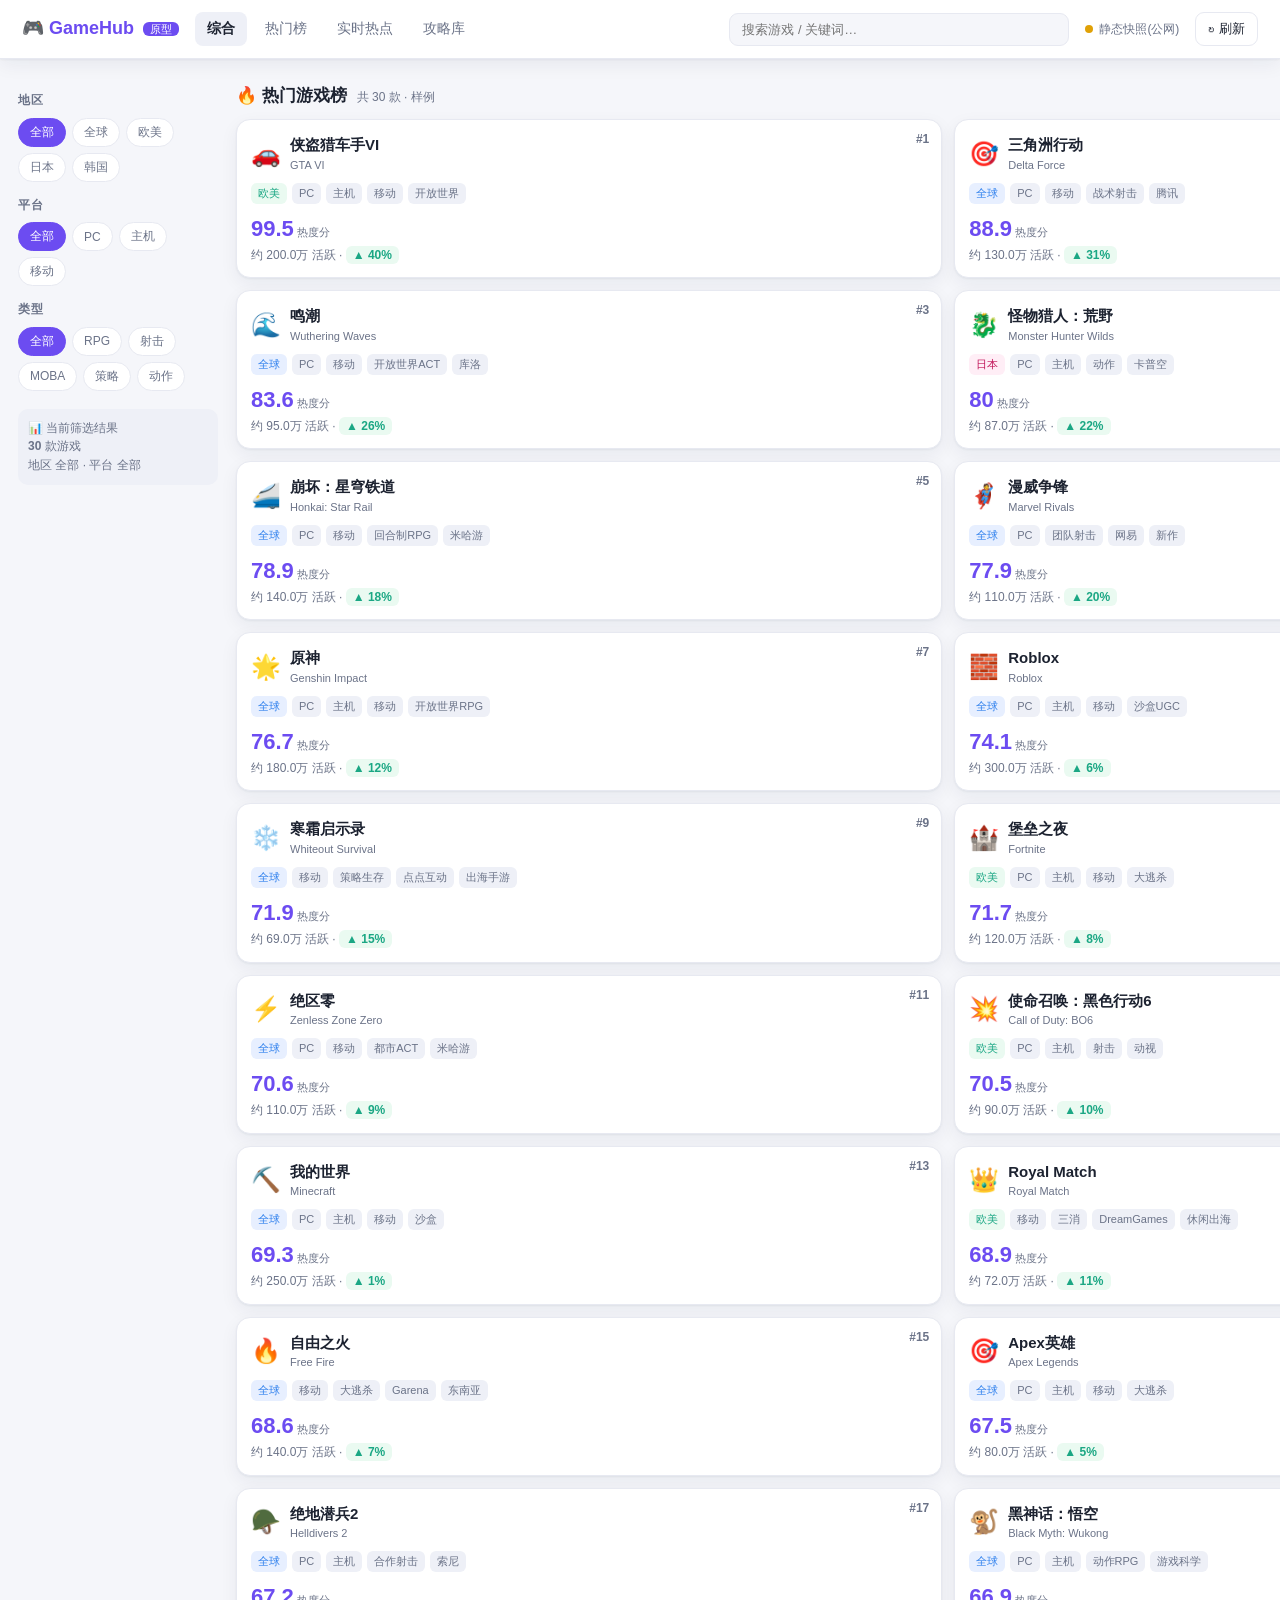
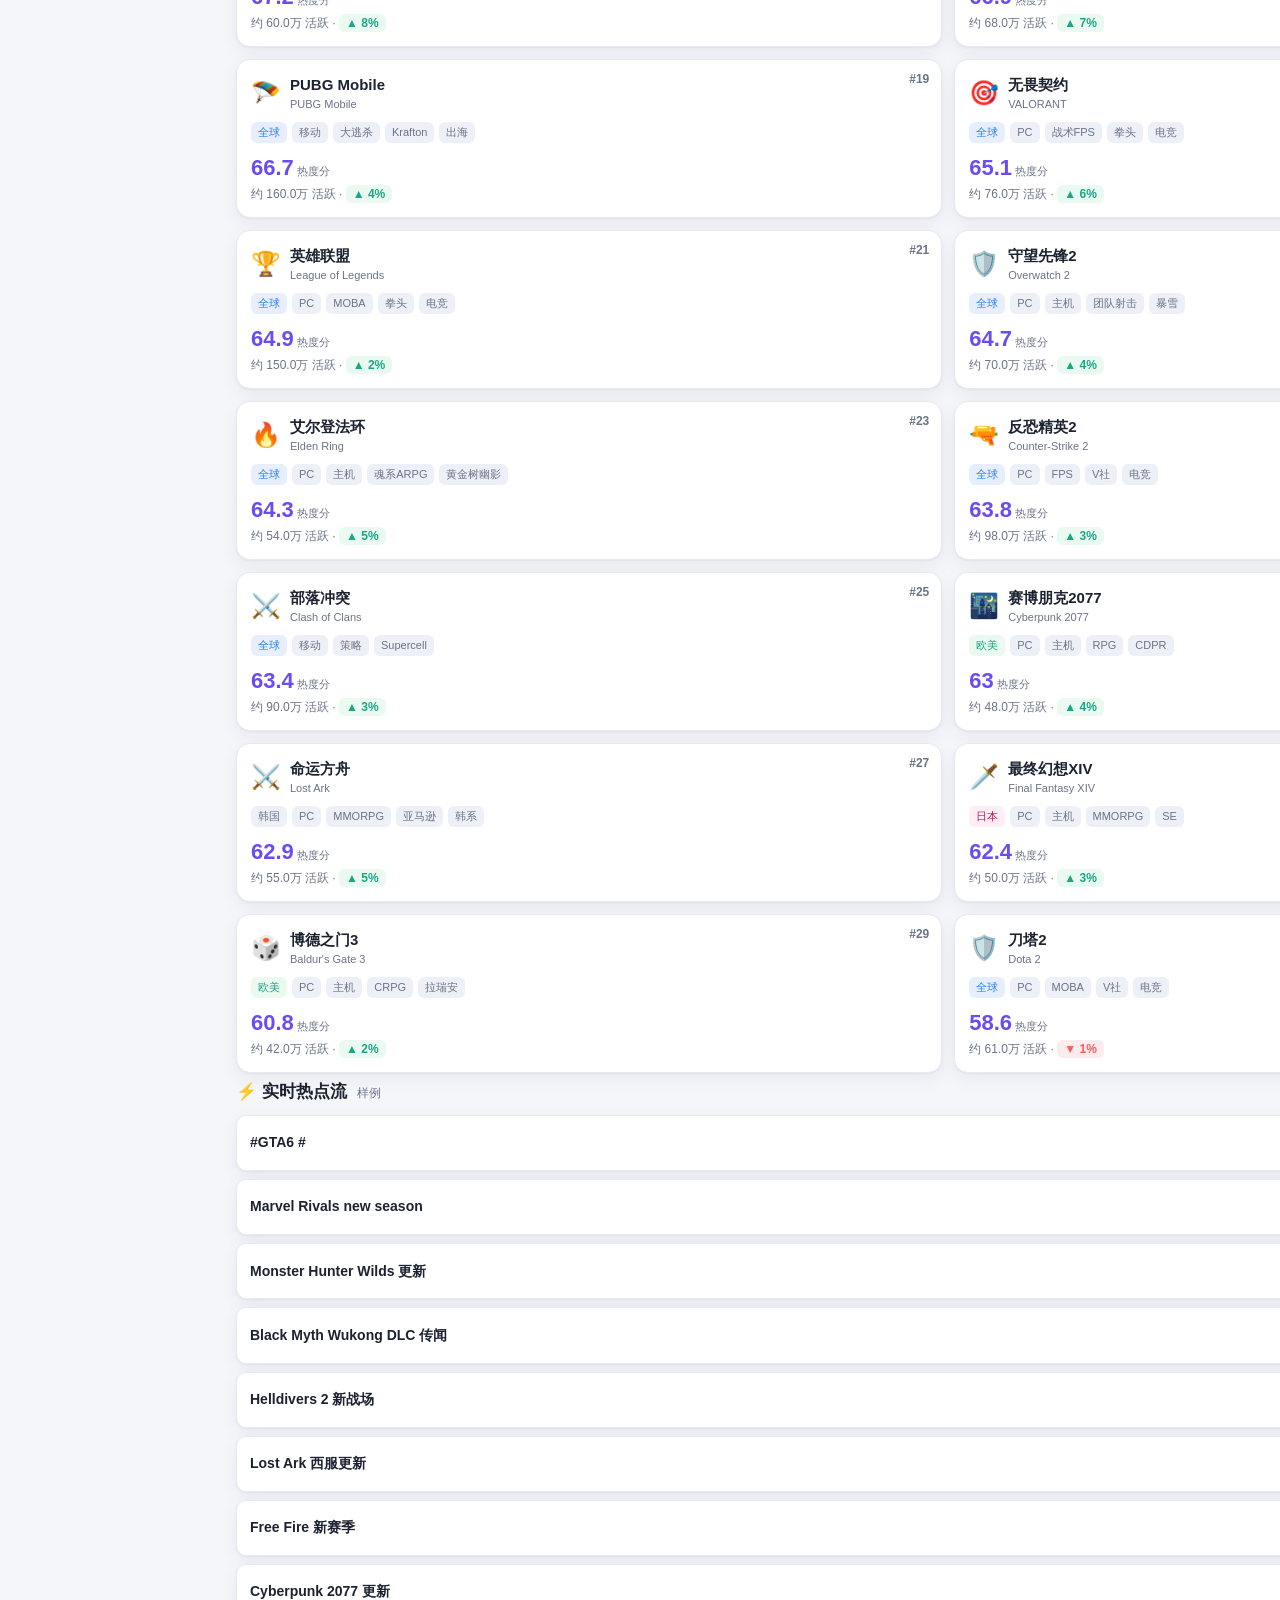
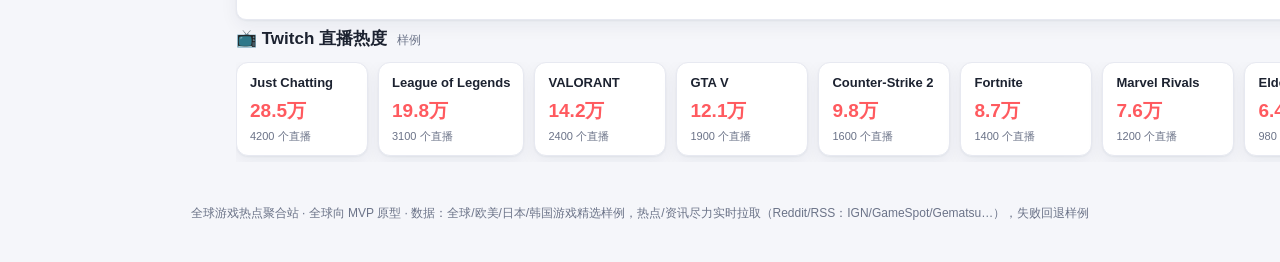
==== web/index.html @ d3b93d6b "feat: 全球游戏热点聚合站 MVP - 攻略实时化 + GitHub Pages 发布" ====
<!DOCTYPE html>
<html lang="zh-CN">
<head>
<meta charset="UTF-8" />
<meta name="viewport" content="width=device-width, initial-scale=1.0" />
<title>🌐 全球游戏热点聚合站 · 原型</title>
<link rel="stylesheet" href="style.css" />
</head>
<body>
<header class="topbar">
  <div class="brand">🎮 <b>GameHub</b> <span class="beta">原型</span></div>
  <nav class="nav">
    <a class="active" data-tab="all">综合</a>
    <a data-tab="hot">热门榜</a>
    <a data-tab="trend">实时热点</a>
    <a data-tab="guide">攻略库</a>
  </nav>
  <div class="search">
    <input id="search" placeholder="搜索游戏 / 关键词…" />
  </div>
  <div class="live"><span id="liveDot" class="dot"></span><span id="liveText">连接中…</span></div>
  <button id="refresh" class="refresh">↻ 刷新</button>
</header>

<div class="layout">
  <!-- 左：筛选 -->
  <aside class="side">
    <h3>地区</h3>
    <div class="chips" id="f-region">
      <button class="chip active" data-v="">全部</button>
      <button class="chip" data-v="全球">全球</button>
      <button class="chip" data-v="欧美">欧美</button>
      <button class="chip" data-v="日本">日本</button>
      <button class="chip" data-v="韩国">韩国</button>
    </div>
    <h3>平台</h3>
    <div class="chips" id="f-platform">
      <button class="chip active" data-v="">全部</button>
      <button class="chip" data-v="PC">PC</button>
      <button class="chip" data-v="主机">主机</button>
      <button class="chip" data-v="移动">移动</button>
    </div>
    <h3>类型</h3>
    <div class="chips" id="f-genre">
      <button class="chip active" data-v="">全部</button>
      <button class="chip" data-v="RPG">RPG</button>
      <button class="chip" data-v="射击">射击</button>
      <button class="chip" data-v="MOBA">MOBA</button>
      <button class="chip" data-v="策略">策略</button>
      <button class="chip" data-v="动作">动作</button>
    </div>
    <div class="stat" id="stat"></div>
  </aside>

  <!-- 中：热门游戏榜 -->
  <main class="main">
    <div class="sec-head"><h2>🔥 热门游戏榜</h2><span class="hint" id="gamesHint"></span></div>
    <div id="games" class="games"></div>

    <div class="sec-head"><h2>⚡ 实时热点流</h2><span class="hint" id="trendHint"></span></div>
    <div id="trends" class="trends"></div>

    <div class="sec-head"><h2>📺 Twitch 直播热度</h2><span class="hint" id="twitchHint"></span></div>
    <div id="twitch" class="twitch"></div>
  </main>

  <!-- 右：新闻 + 攻略 -->
  <aside class="side right">
    <div class="sec-head"><h2>📰 最新资讯</h2></div>
    <div id="news" class="news"></div>
    <div class="sec-head"><h2>📘 最新攻略</h2><span class="hint" id="guideHint"></span></div>
    <div id="guides" class="guides"></div>
    <div class="sec-head"><h2>🎬 YouTube 攻略视频</h2><span class="hint" id="ytHint"></span></div>
    <div id="yt" class="yt"></div>
  </aside>
</div>

<footer class="foot">全球游戏热点聚合站 · 全球向 MVP 原型 · 数据：全球/欧美/日本/韩国游戏精选样例，热点/资讯尽力实时拉取（Reddit/RSS：IGN/GameSpot/Gematsu…），失败回退样例</footer>

<script src="app.js"></script>
</body>
</html>
---- web/style.css ----
:root{
  --bg:#f5f6fa; --card:#fff; --ink:#1c2230; --sub:#6b7388; --line:#e7e9f1;
  --brand:#6c4cf1; --brand2:#2f80ed; --hot:#ff5a5f; --ok:#1ba784; --warn:#e0a106;
  --chip:#eef0f7; --radius:14px; --shadow:0 1px 2px rgba(20,30,60,.05),0 6px 18px rgba(20,30,60,.06);
}
*{box-sizing:border-box}
body{margin:0;font-family:-apple-system,BlinkMacSystemFont,"Segoe UI","PingFang SC","Microsoft YaHei",sans-serif;
  background:var(--bg);color:var(--ink);font-size:14px;line-height:1.55}
a{color:inherit;text-decoration:none;cursor:pointer}

/* topbar */
.topbar{position:sticky;top:0;z-index:20;display:flex;align-items:center;gap:16px;
  background:#fff;border-bottom:1px solid var(--line);padding:12px 22px;box-shadow:var(--shadow)}
.brand{font-size:18px}.brand b{color:var(--brand)}.beta{font-size:11px;background:var(--brand);color:#fff;
  padding:1px 7px;border-radius:6px;margin-left:4px;vertical-align:middle}
.nav{display:flex;gap:6px}
.nav a{padding:6px 12px;border-radius:8px;color:var(--sub);font-size:14px}
.nav a.active{background:var(--chip);color:var(--ink);font-weight:600}
.search{flex:1;max-width:340px;margin-left:auto}
.search input{width:100%;padding:8px 12px;border:1px solid var(--line);border-radius:9px;font-size:13px;background:var(--bg)}
.live{display:flex;align-items:center;gap:6px;font-size:12px;color:var(--sub);white-space:nowrap}
.dot{width:8px;height:8px;border-radius:50%;background:#bbb;display:inline-block}
.dot.on{background:var(--ok);box-shadow:0 0 0 3px rgba(27,167,132,.18)}
.dot.off{background:var(--warn)}
.refresh{border:1px solid var(--line);background:#fff;border-radius:9px;padding:7px 12px;cursor:pointer;font-size:13px;color:var(--ink)}
.refresh:hover{background:var(--chip)}

/* layout */
.layout{display:grid;grid-template-columns:200px 1fr 300px;gap:18px;max-width:1280px;margin:18px auto;padding:0 18px}
.side h3{font-size:12px;color:var(--sub);margin:14px 0 8px;text-transform:uppercase;letter-spacing:.5px}
.side.right{max-height:calc(100vh - 120px);overflow:auto}
.chips{display:flex;flex-wrap:wrap;gap:6px}
.chip{border:1px solid var(--line);background:#fff;color:var(--sub);padding:5px 11px;border-radius:999px;font-size:12px;cursor:pointer}
.chip.active{background:var(--brand);color:#fff;border-color:var(--brand)}
.stat{margin-top:18px;font-size:12px;color:var(--sub);background:var(--chip);border-radius:10px;padding:10px}

/* sections */
.sec-head{display:flex;align-items:baseline;gap:10px;margin:6px 0 10px}
.sec-head h2{font-size:17px;margin:0}
.hint{font-size:12px;color:var(--sub)}

/* games */
.games{display:grid;grid-template-columns:1fr 1fr;gap:12px}
.gcard{background:var(--card);border:1px solid var(--line);border-radius:var(--radius);padding:13px 14px;box-shadow:var(--shadow);position:relative}
.gcard .row1{display:flex;align-items:center;gap:9px}
.gcard .emoji{font-size:24px}
.gcard .nm{font-weight:700;font-size:15px}
.gcard .en{font-size:11px;color:var(--sub)}
.gcard .meta{display:flex;flex-wrap:wrap;gap:5px;margin:9px 0 4px}
.tag{font-size:11px;background:var(--chip);color:var(--sub);padding:2px 7px;border-radius:6px}
.tag.r-中国{background:#ffe9e9;color:#c0392b}.tag.r-全球{background:#e7efff;color:#2f80ed}
.tag.r-日本{background:#ffeef6;color:#c2185b}.tag.r-欧美{background:#eafaf1;color:#1ba784}
.tag.r-韩国{background:#fff3e0;color:#e07b00}
.gcard .stats{display:flex;justify-content:space-between;align-items:flex-end;margin-top:8px}
.score{font-size:22px;font-weight:800;color:var(--brand)}
.score small{font-size:11px;color:var(--sub);font-weight:400}
.players{font-size:12px;color:var(--sub)}
.trend{font-size:12px;font-weight:700;padding:2px 7px;border-radius:6px}
.trend.up{background:#eafaf1;color:var(--ok)}.trend.down{background:#fdecec;color:var(--hot)}
.rank{position:absolute;top:10px;right:12px;font-size:12px;color:var(--sub);font-weight:700}

/* trends */
.trends{display:flex;flex-direction:column;gap:8px}
.titem{background:var(--card);border:1px solid var(--line);border-radius:10px;padding:10px 13px;display:flex;align-items:center;gap:12px;box-shadow:var(--shadow)}
.titem .topic{font-weight:600;flex:1}
.titem .src{font-size:11px;color:var(--sub)}
.titem .mom{font-size:13px;font-weight:800;color:var(--ok);min-width:48px;text-align:right}
.titem .mom.neg{color:var(--hot)}
.bar{height:5px;background:var(--chip);border-radius:3px;flex:0 0 70px;overflow:hidden}
.bar > i{display:block;height:100%;background:linear-gradient(90deg,var(--brand),var(--brand2))}

/* news */
.news,.guides{display:flex;flex-direction:column;gap:8px;margin-bottom:6px}
.nitem{display:block;background:var(--card);border:1px solid var(--line);border-radius:10px;padding:9px 12px;box-shadow:var(--shadow);text-decoration:none;color:inherit;transition:.15s}
.nitem.guide:hover{border-color:var(--brand);transform:translateY(-1px)}
.nitem .t{font-size:13px;font-weight:600;line-height:1.4}
.nitem .m{display:flex;justify-content:space-between;margin-top:5px;font-size:11px;color:var(--sub)}
.lang{font-size:10px;padding:1px 6px;border-radius:5px;background:var(--chip);color:var(--sub)}
.guide .tp{font-size:10px;padding:1px 6px;border-radius:5px;color:#fff}
.tp.图文{background:var(--brand2)}.tp.视频{background:var(--hot)}

/* twitch live heat */
.twitch{display:flex;gap:10px;overflow-x:auto;padding-bottom:6px}
.tchip{min-width:132px;flex:0 0 auto;background:var(--card);border:1px solid var(--line);border-radius:12px;padding:10px 13px;box-shadow:var(--shadow)}
.tchip .g{font-weight:700;font-size:13px;white-space:nowrap;overflow:hidden;text-overflow:ellipsis}
.tchip .v{color:var(--hot);font-weight:800;font-size:19px;margin-top:3px}
.tchip .s{font-size:11px;color:var(--sub);margin-top:2px}

/* youtube video cards */
.yt{display:grid;grid-template-columns:1fr 1fr;gap:8px}
.vcard{display:block;background:var(--card);border:1px solid var(--line);border-radius:10px;overflow:hidden;box-shadow:var(--shadow);text-decoration:none;color:inherit}
.vcard img{width:100%;height:86px;object-fit:cover;display:block;background:var(--chip)}
.vcard .vt{font-size:12px;padding:6px 8px;line-height:1.35;height:46px;overflow:hidden}
.vcard .vc{font-size:11px;color:var(--sub);padding:0 8px 7px}
.yt-note{font-size:12px;color:var(--sub);background:var(--chip);border-radius:8px;padding:10px 12px}

.foot{text-align:center;color:var(--sub);font-size:12px;padding:24px 16px 40px}
@media(max-width:1024px){.layout{grid-template-columns:1fr}.side.right{max-height:none}.games{grid-template-columns:1fr}.yt{grid-template-columns:1fr 1fr}}
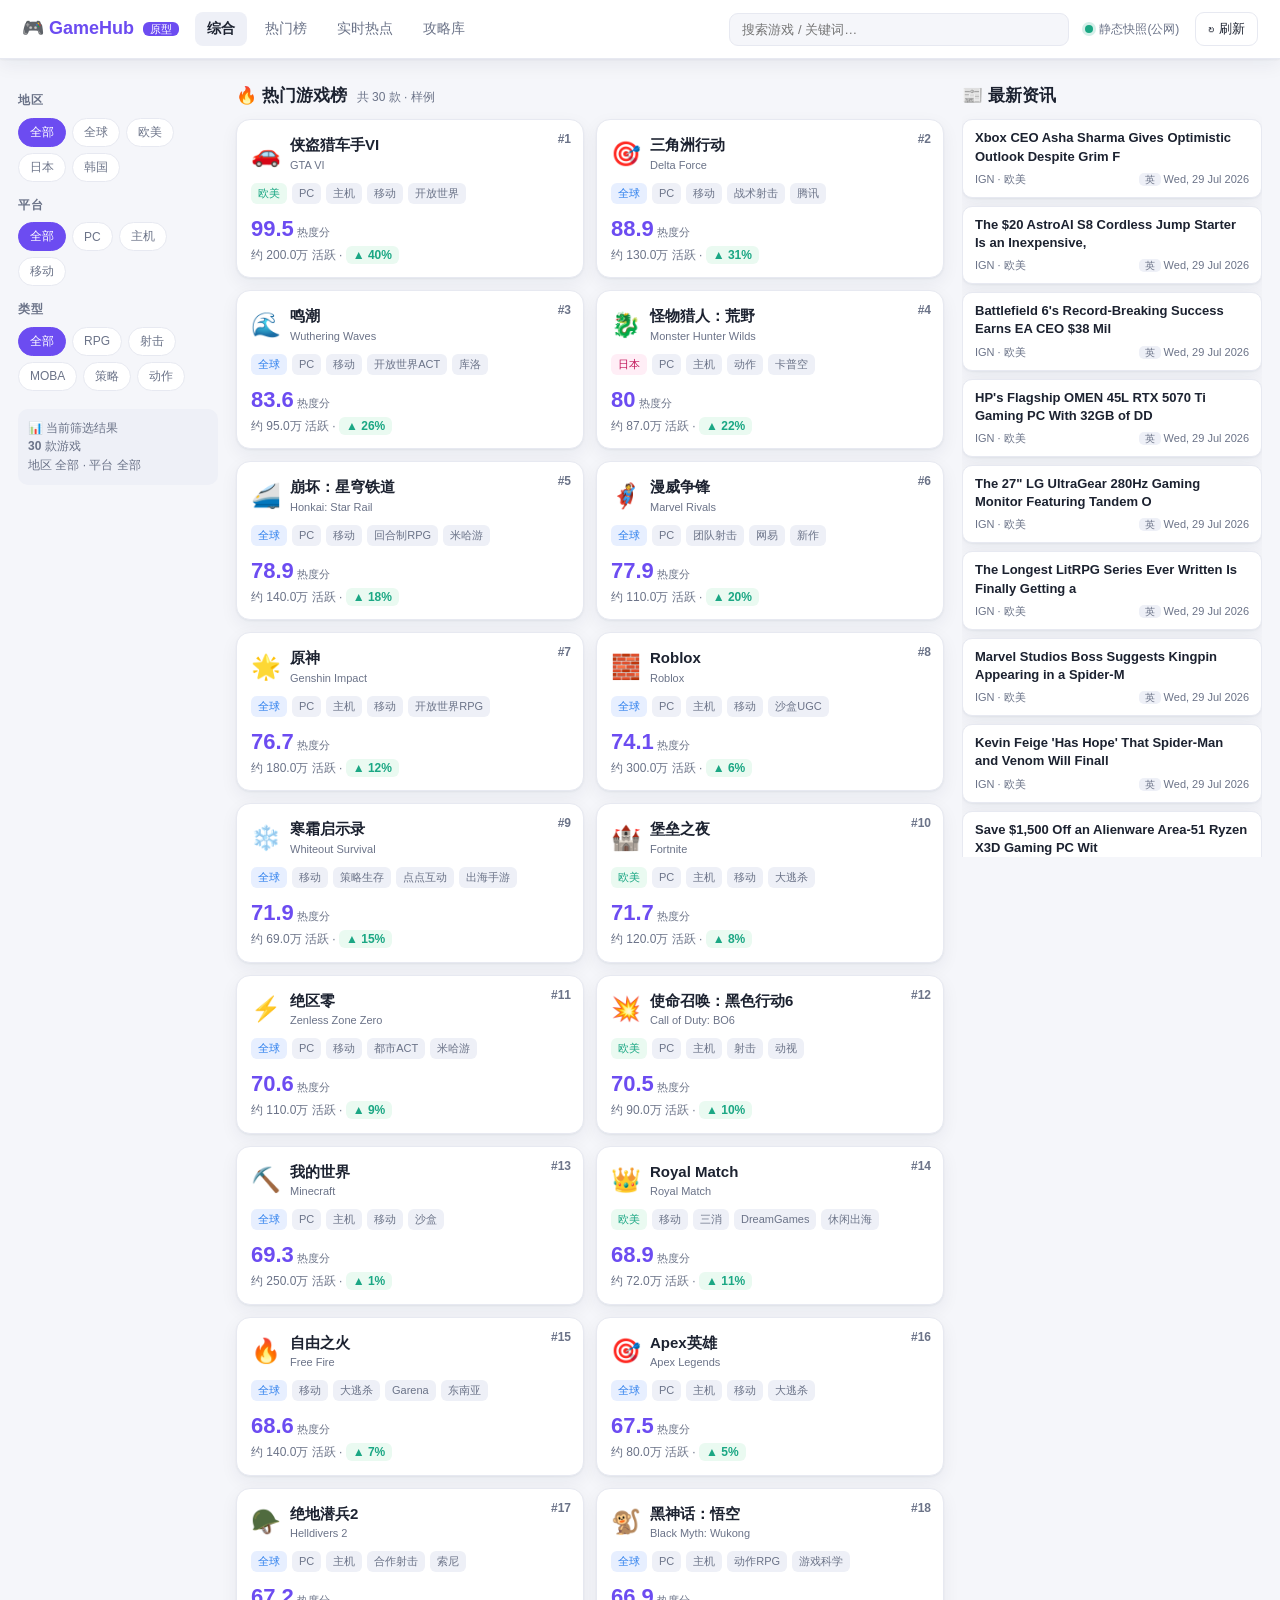
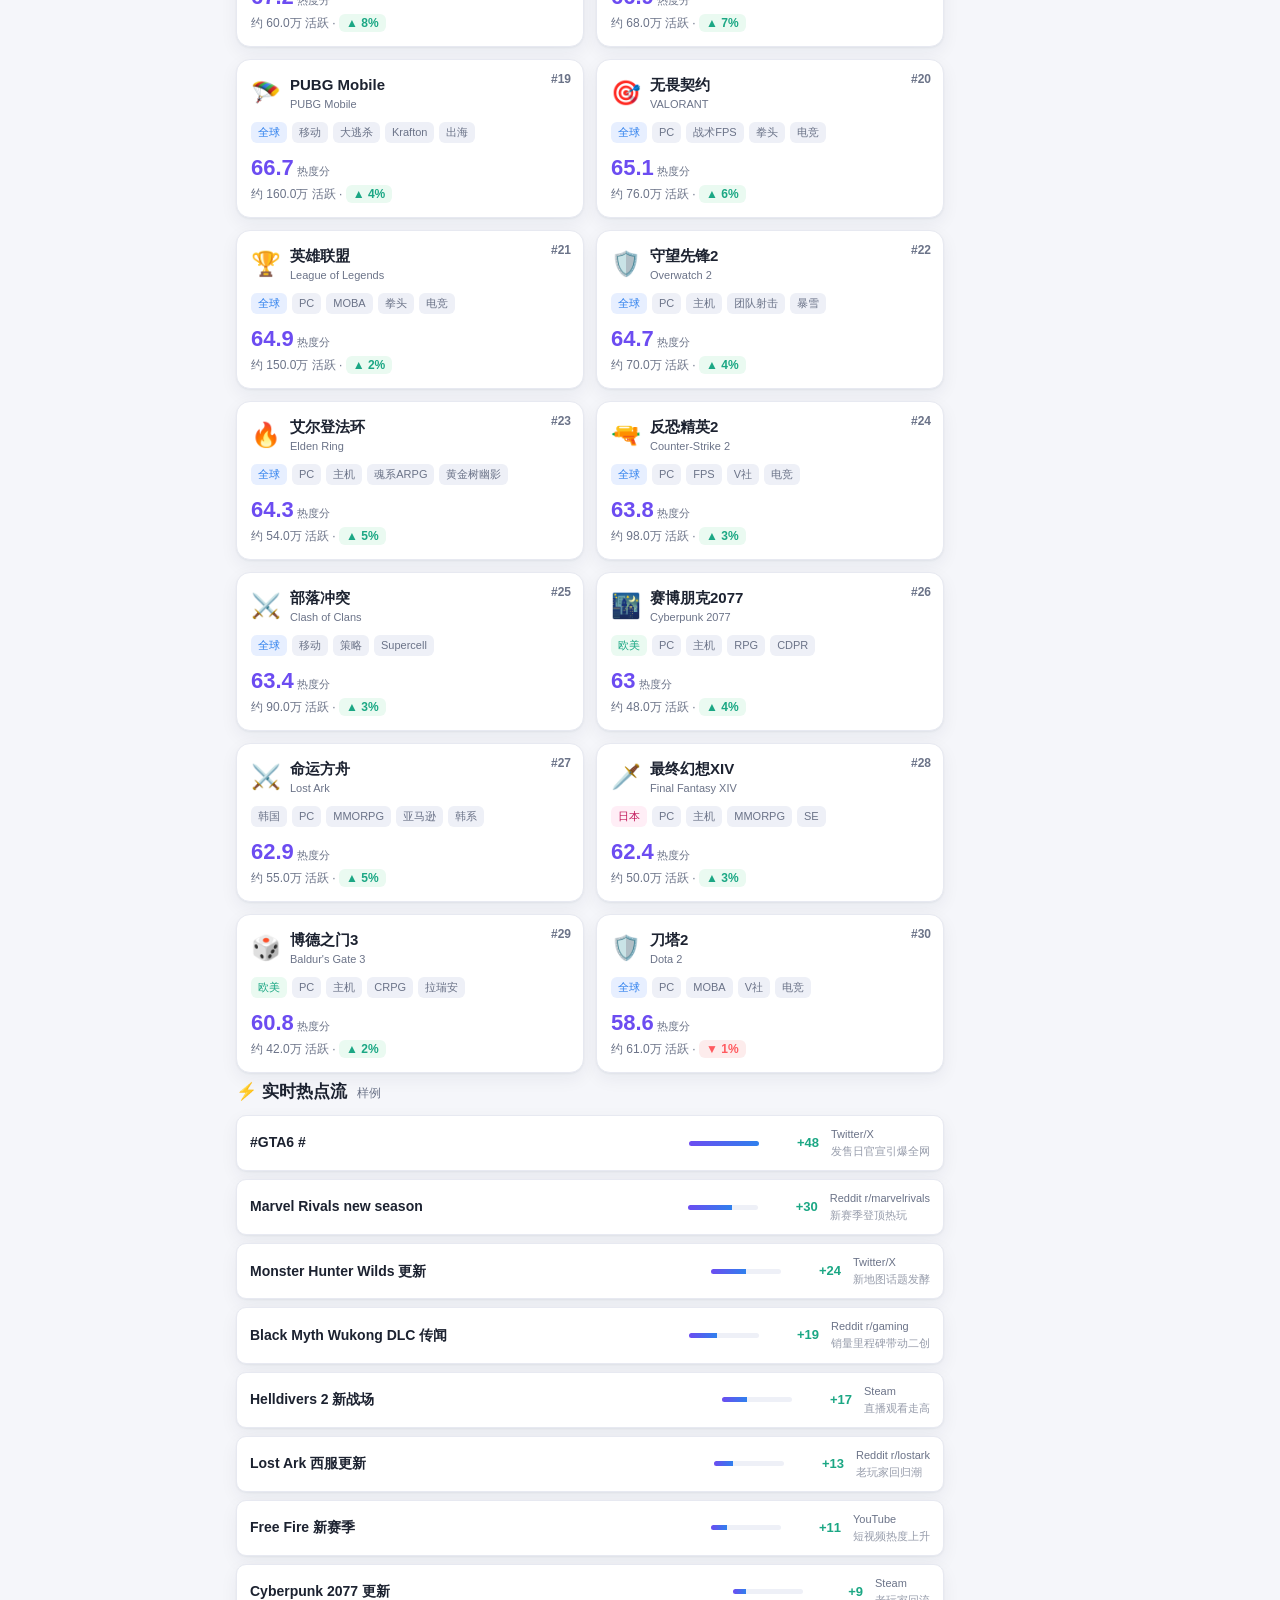
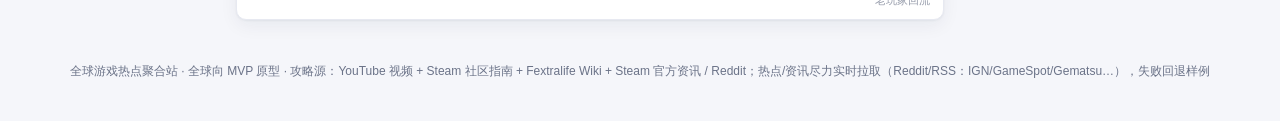
==== commit 310c104f: "refactor: 移除 Twitch，攻略源新增 Steam 社区指南 + Fextralife Wiki 深度抓取" ====
--- a/web/index.html
+++ b/web/index.html
@@ -59,9 +59,6 @@
 
     <div class="sec-head"><h2>⚡ 实时热点流</h2><span class="hint" id="trendHint"></span></div>
     <div id="trends" class="trends"></div>
-
-    <div class="sec-head"><h2>📺 Twitch 直播热度</h2><span class="hint" id="twitchHint"></span></div>
-    <div id="twitch" class="twitch"></div>
   </main>
 
   <!-- 右：新闻 + 攻略 -->
@@ -75,7 +72,7 @@
   </aside>
 </div>
 
-<footer class="foot">全球游戏热点聚合站 · 全球向 MVP 原型 · 数据：全球/欧美/日本/韩国游戏精选样例，热点/资讯尽力实时拉取（Reddit/RSS：IGN/GameSpot/Gematsu…），失败回退样例</footer>
+<footer class="foot">全球游戏热点聚合站 · 全球向 MVP 原型 · 攻略源：YouTube 视频 + Steam 社区指南 + Fextralife Wiki + Steam 官方资讯 / Reddit；热点/资讯尽力实时拉取（Reddit/RSS：IGN/GameSpot/Gematsu…），失败回退样例</footer>
 
 <script src="app.js"></script>
 </body>
--- a/web/style.css
+++ b/web/style.css
@@ -79,13 +79,6 @@
 .guide .tp{font-size:10px;padding:1px 6px;border-radius:5px;color:#fff}
 .tp.图文{background:var(--brand2)}.tp.视频{background:var(--hot)}
 
-/* twitch live heat */
-.twitch{display:flex;gap:10px;overflow-x:auto;padding-bottom:6px}
-.tchip{min-width:132px;flex:0 0 auto;background:var(--card);border:1px solid var(--line);border-radius:12px;padding:10px 13px;box-shadow:var(--shadow)}
-.tchip .g{font-weight:700;font-size:13px;white-space:nowrap;overflow:hidden;text-overflow:ellipsis}
-.tchip .v{color:var(--hot);font-weight:800;font-size:19px;margin-top:3px}
-.tchip .s{font-size:11px;color:var(--sub);margin-top:2px}
-
 /* youtube video cards */
 .yt{display:grid;grid-template-columns:1fr 1fr;gap:8px}
 .vcard{display:block;background:var(--card);border:1px solid var(--line);border-radius:10px;overflow:hidden;box-shadow:var(--shadow);text-decoration:none;color:inherit}
